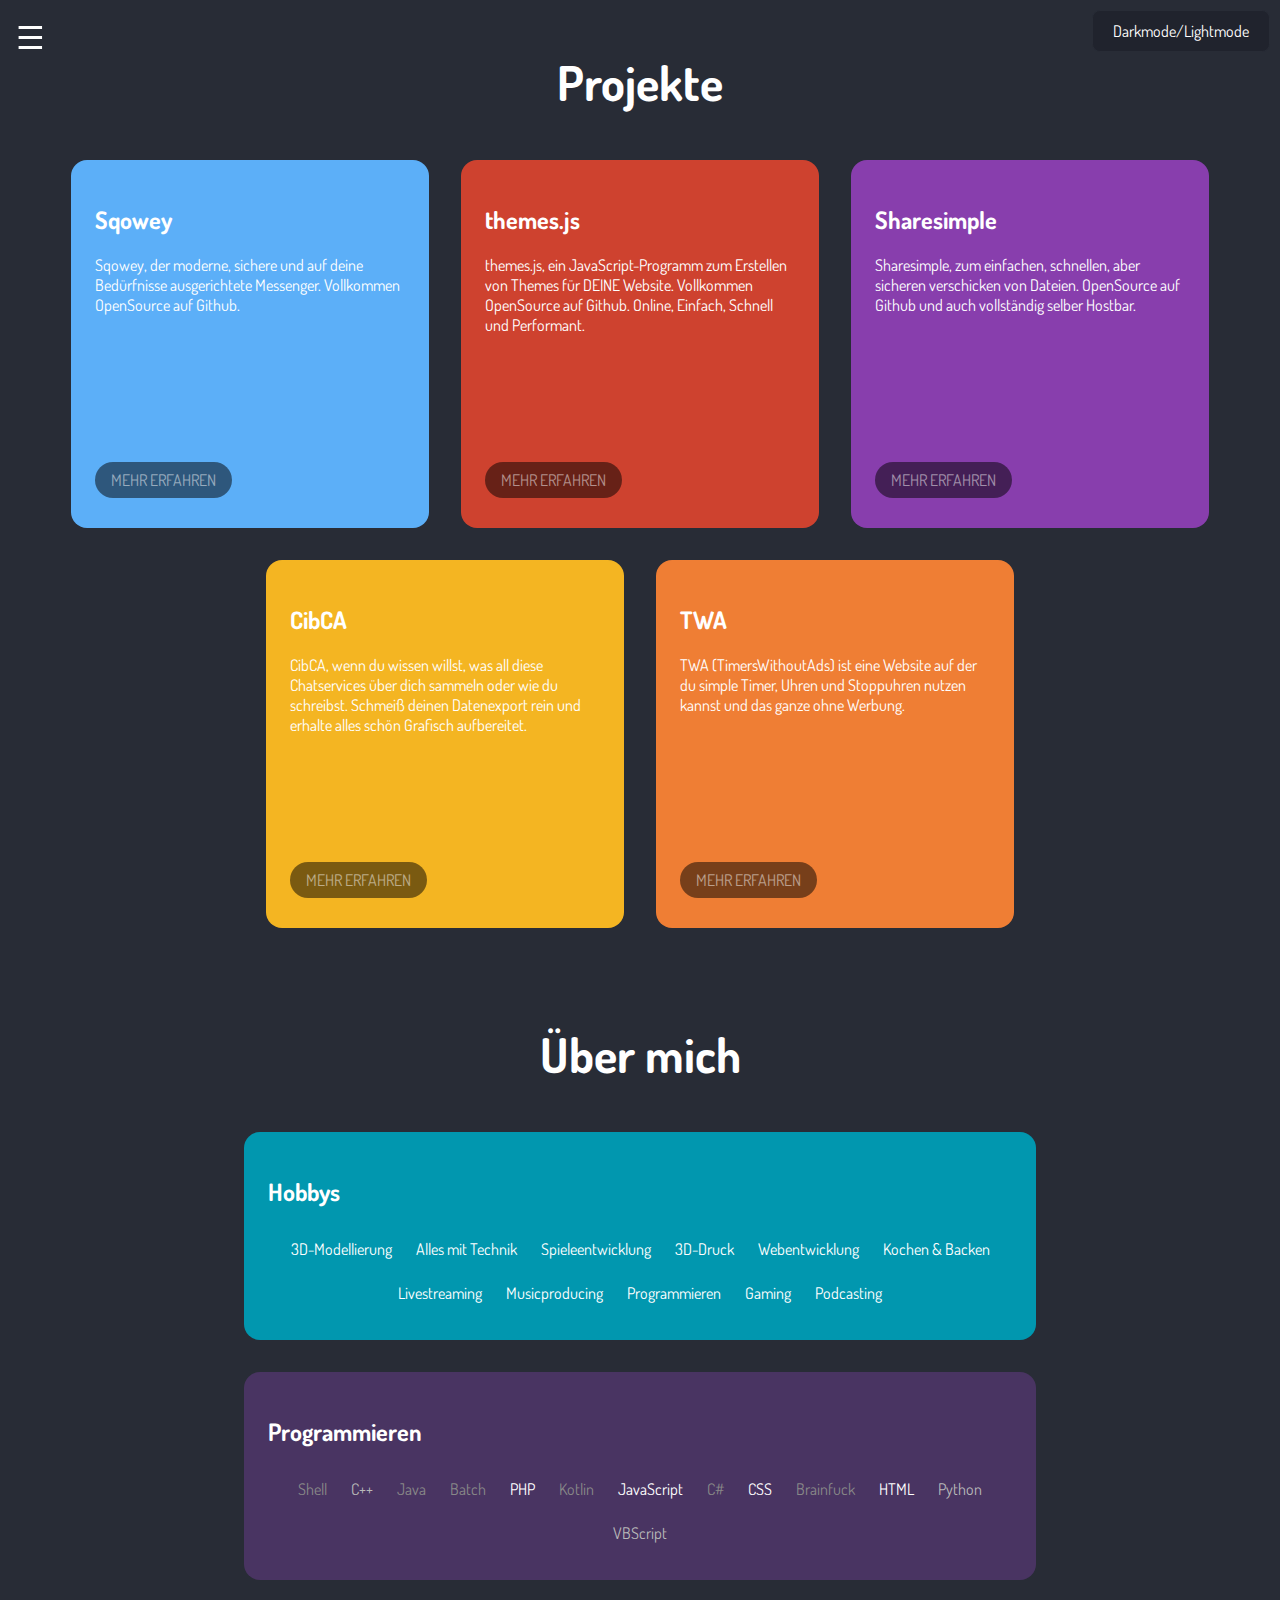
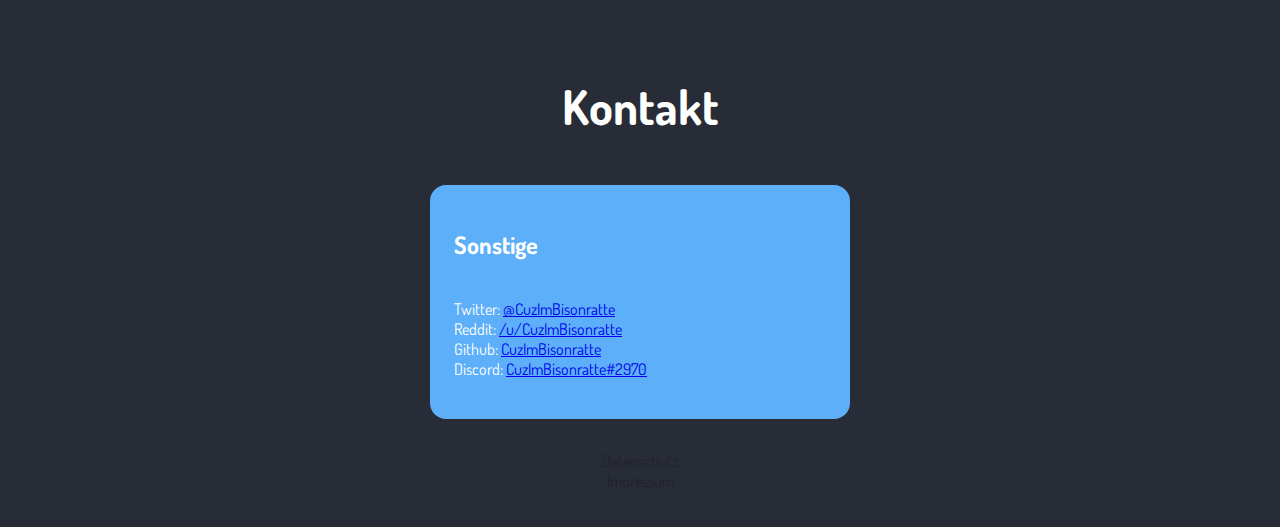
==== error/index.html @ 03861064 "added errorpage" ====
<!DOCTYPE html>
<html lang="de">

<head>
    <meta charset="utf-8">
    <meta http-equiv="X-UA-Compatible" content="IE=edge">
    <meta name="viewport" content="width=device-width, initial-scale=1.0">
    <title>CuzImBisonratte</title>
    <link rel="stylesheet" href="style.css">
</head>

<body>
    <!-- Start section -->
    <div id="start" class="main_sections"></div>

    <!-- Projects section -->
    <div id="projects" class="main_sections">
        <h1>Fehler</h1>
        <div id="error_cards">
            <div class="error_card" id="error_card_403">
                <h2>Fehler 403</h2>
                <p>
                    Dir fehlen die Rechte um das aufzurufen/zu tun, was du gerade versuchst.
                </p>
                <div>
                    <a href="../index.html" class="start_button">Zur Startseite</a>
                </div>
            </div>
            <div class="error_card" id="error_card_404">
                <h2>Fehler 404</h2>
                <p>
                    Die Seite, die du gerade versuchst zu aufrufen, existiert nicht. Versuche es zu einem Späteren Zeitpunkt nochmal oder gehe zurück zur Startseite.
                </p>
                <div>
                    <a href="../index.html" class="start_button">Zur Startseite</a>
                </div>
            </div>
            <div class="error_card" id="error_card_405">
                <h2>Fehler 405</h2>
                <p>
                    Zeitüberschreitung der Anfrage. Dein Client hat nicht schnell genug auf eine Anfrage des Servers geantwortet. Das könnte an einer zu langsamen Internetverbindung liegen. Bitte versuche es später nochmal.
                </p>
                <div>
                    <a href="../index.html" class="start_button">Zur Startseite</a>
                </div>
            </div>
            <div class="error_card" id="error_card_500">
                <h2>Fehler 500</h2>
                <p>
                    Kein spezieller Fehlertext. Dies ist ein interner Serverfehler. Bitte versuche es später nochmal.
                </p>
                <div>
                    <a href="../index.html" class="start_button">Zur Startseite</a>
                </div>
            </div>
            <div class="error_card" id="error_card_503">
                <h2>Fehler 503</h2>
                <p>
                    Der Server kann die Anfrage nicht bearbeiten (weil er überlastet ist oder wegen Wartungsarbeiten ausfällt).
                </p>
                <div>
                    <a href="../index.html" class="start_button">Zur Startseite</a>
                </div>
            </div>
            <div class="error_card" id="error_card_508">
                <h2>Fehler 508</h2>
                <p>
                    Der Server hat bei der Bearbeitung der Anfrage eine Endlosschleife festgestellt und hat sie unterbrochen.
                </p>
                <div>
                    <a href="../index.html" class="start_button">Zur Startseite</a>
                </div>
            </div>
        </div>
    </div>

    <!-- Footer -->
    <p id="footer">
        <a href="./privacy/">Datenschutz</a><br>
        <a href="./imprint/">Impressum</a><br>
    </p>


    <!-- All scripts -->
    <script src="script.js"></script>
</body>

</html>
---- error/style.css ----
/* import of "Dosis" (font to use) */

@import url('https://fonts.googleapis.com/css2?family=Dosis:wght@800&display=swap');

/* settings for the whole page */

:root {
    --body-background-color: #282c36;
    --nav-background-color: #20232d;
    --text-color: #ffffff;
    --title-color: #ffffff;
    --nav-text-color: #ffffff;
    --extra-color: #ffffff;
}

* {
    transition: 0.5s;
}

html {
    scroll-behavior: smooth;
    scroll-padding-top: 2.5rem;
}

body {
    font-family: Dosis;
    transition: 0.25s;
    background-color: var(--body-background-color);
    color: var(--text-color);
    margin: 0px;
}

h1 {
    font-size: 3rem;
    color: var(--title-color);
    text-align: center;
}


/* Theme switch */

#themeToggleButton {
    border: 1px solid var(--body-background-color);
    background: var(--nav-background-color);
    color: var(--text-color);
    border-radius: 0.5rem;
    font-family: Dosis;
    padding: 10px 20px;
    font-size: 1rem;
    cursor: pointer;
}

#themeButton {
    position: fixed;
    right: 10px;
    top: 10px;
}


/*
Projects Cards
*/

#error_cards {
    display: flex;
    flex-wrap: wrap;
    justify-content: center;
    margin-top: 1rem;
}

.error_card {
    padding: 1.5rem;
    width: 25%;
    min-width: 17.5rem;
    border-radius: 1rem;
    margin: 1rem;
    height: min-content;
    min-height: 20rem;
    position: relative;
    background-color: #cE422f;
    filter: blur(2px) grayscale(1);
}

.error_card_active {
    filter: blur(0) grayscale(0) !important;
    z-index: 1;
}

.error_card_active:hover {
    transition: 0.5s;
    transform: scale(1.05) rotate(1deg);
    box-shadow: 0px 0px 0.5rem var(--extra-color);
}

.start_button {
    position: absolute;
    bottom: 30px;
    color: rgba(255, 255, 255, 0.6);
    background: rgba(0, 0, 0, 0.5);
    text-decoration: none;
    border-radius: 100vmax;
    padding: 0.5rem 1rem;
    text-transform: uppercase;
}

.error_card_active .start_button:hover {
    background: rgba(0, 0, 0, calc(1/3));
    color: var(--extra-color);
    transform: scale(1.05) rotate(-1deg);
    cursor: pointer;
}


/* 
Footer
*/

#footer {
    text-align: center;
}

#footer a,
#footer a:visited {
    text-decoration: none;
    color: var(--nav-background-color);
}
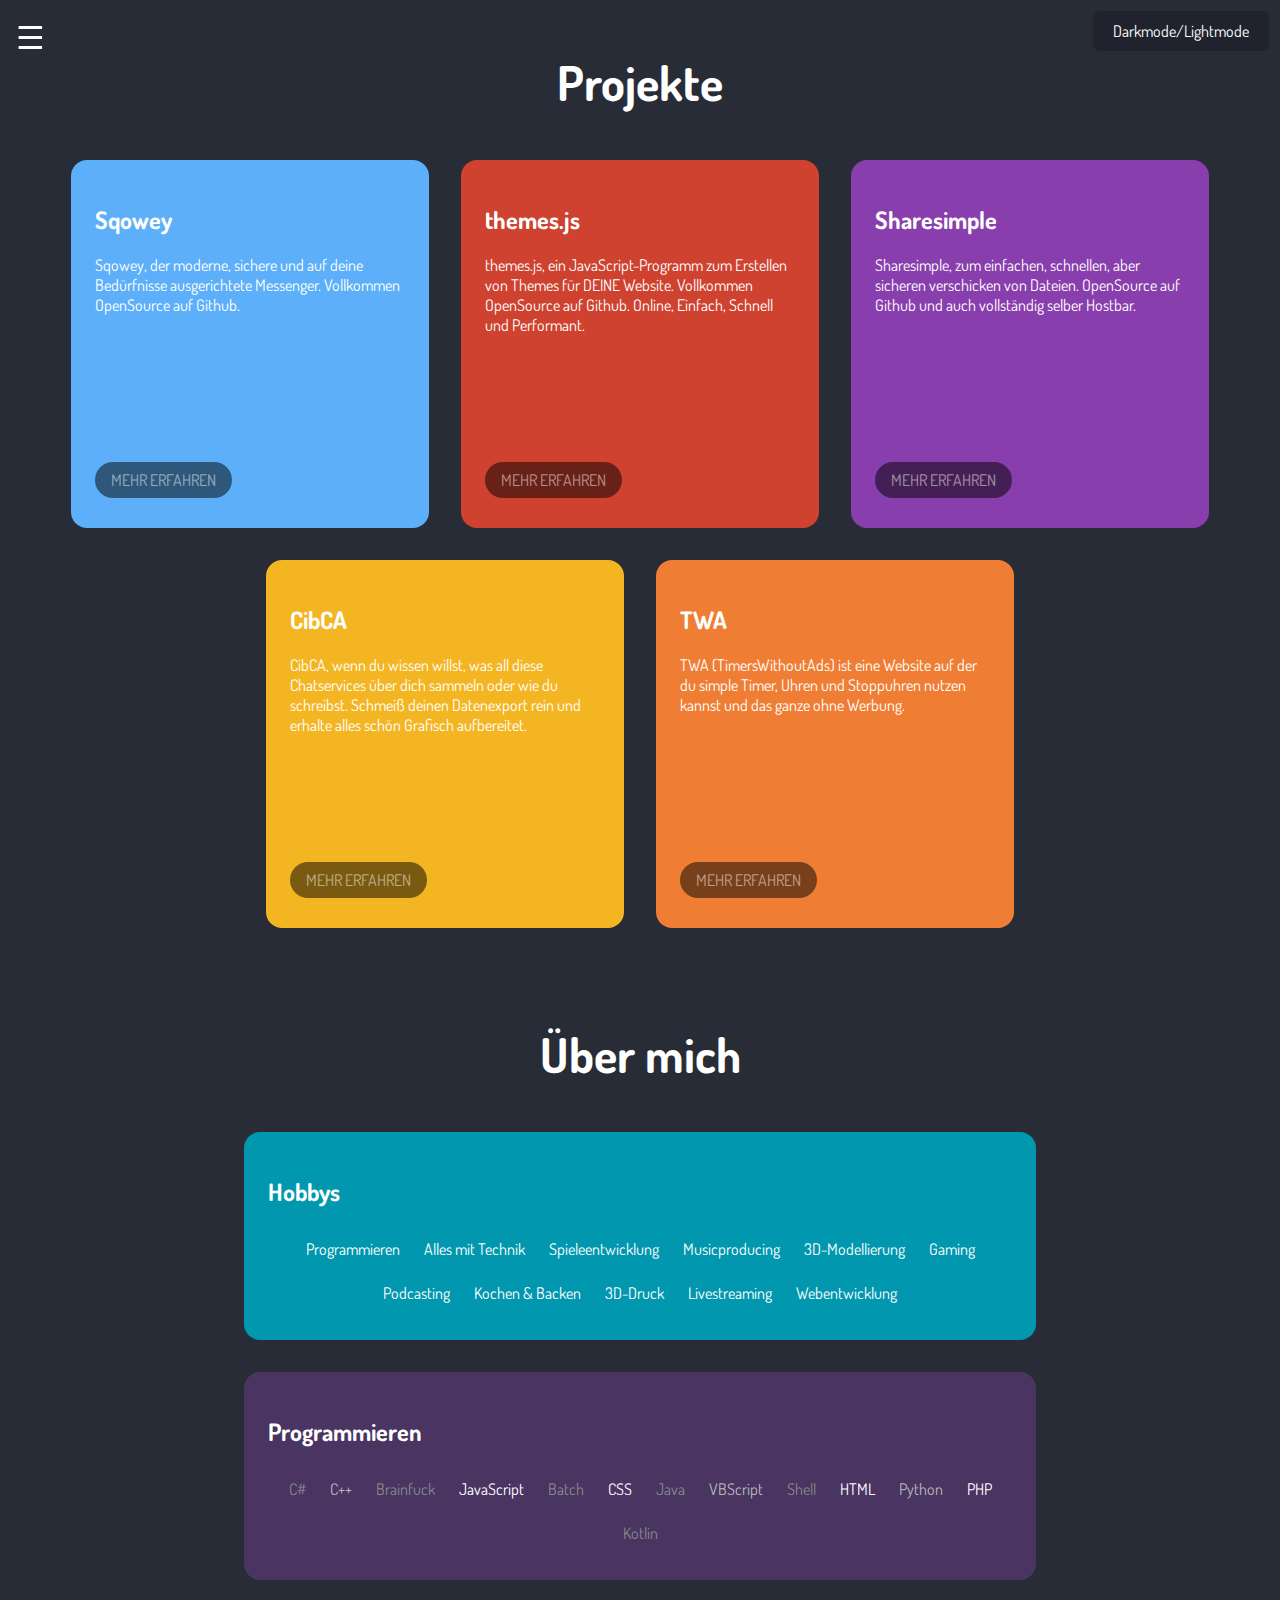
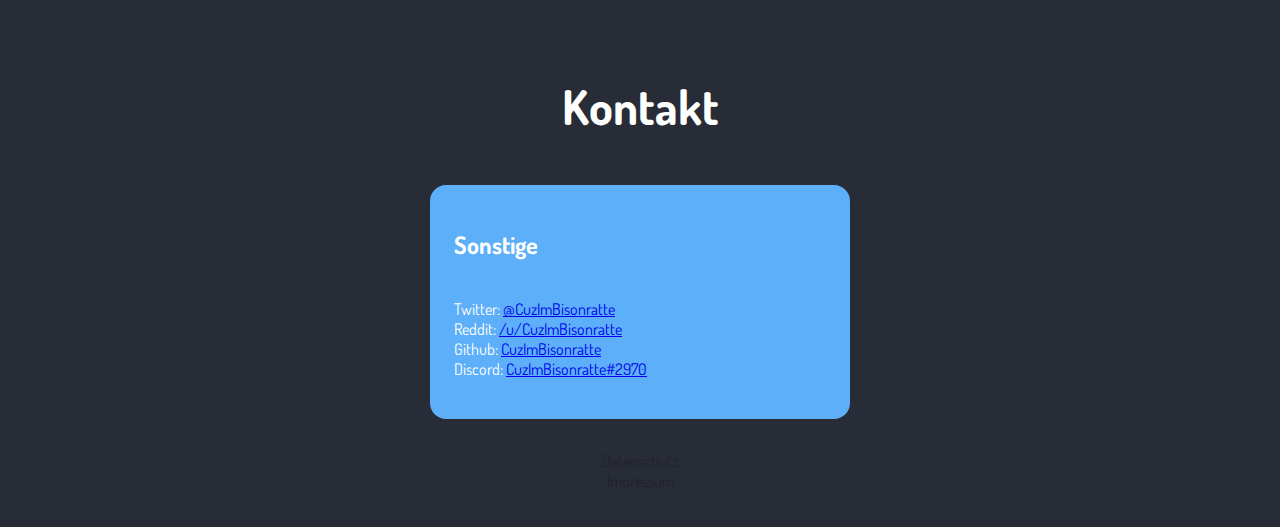
==== commit 4e2e17fe: "Merged Style and Script into HTML" ====
--- a/error/index.html
+++ b/error/index.html
@@ -6,7 +6,99 @@
     <meta http-equiv="X-UA-Compatible" content="IE=edge">
     <meta name="viewport" content="width=device-width, initial-scale=1.0">
     <title>CuzImBisonratte</title>
-    <link rel="stylesheet" href="style.css">
+    <style>
+        @import url('https://fonts.googleapis.com/css2?family=Dosis:wght@800&display=swap');
+         :root {
+            --body-background-color: #282c36;
+            --nav-background-color: #20232d;
+            --text-color: #ffffff;
+            --title-color: #ffffff;
+            --nav-text-color: #ffffff;
+            --extra-color: #ffffff;
+        }
+        
+        * {
+            transition: 0.5s;
+        }
+        
+        html {
+            scroll-behavior: smooth;
+            scroll-padding-top: 2.5rem;
+        }
+        
+        body {
+            font-family: Dosis;
+            transition: 0.25s;
+            background-color: var(--body-background-color);
+            color: var(--text-color);
+            margin: 0px;
+        }
+        
+        h1 {
+            font-size: 3rem;
+            color: var(--title-color);
+            text-align: center;
+        }
+        
+        #error_cards {
+            display: flex;
+            flex-wrap: wrap;
+            justify-content: center;
+            margin-top: 1rem;
+        }
+        
+        .error_card {
+            padding: 1.5rem;
+            width: 25%;
+            min-width: 17.5rem;
+            border-radius: 1rem;
+            margin: 1rem;
+            height: min-content;
+            min-height: 20rem;
+            position: relative;
+            background-color: #cE422f;
+            filter: blur(2px) grayscale(1);
+        }
+        
+        .error_card_active {
+            filter: blur(0) grayscale(0) !important;
+            z-index: 1;
+        }
+        
+        .error_card_active:hover {
+            transition: 0.5s;
+            transform: scale(1.05) rotate(1deg);
+            box-shadow: 0px 0px 0.5rem var(--extra-color);
+        }
+        
+        .start_button {
+            position: absolute;
+            bottom: 30px;
+            color: rgba(255, 255, 255, 0.6);
+            background: rgba(0, 0, 0, 0.5);
+            text-decoration: none;
+            border-radius: 100vmax;
+            padding: 0.5rem 1rem;
+            text-transform: uppercase;
+        }
+        
+        .error_card_active .start_button:hover {
+            background: rgba(0, 0, 0, calc(1/3));
+            color: var(--extra-color);
+            transform: scale(1.05) rotate(-1deg);
+            cursor: pointer;
+        }
+        
+        #footer {
+            text-align: center;
+        }
+        
+        #footer a,
+        #footer a:visited {
+            text-decoration: none;
+            color: var(--nav-background-color);
+        }
+    </style>
 </head>
 
 <body>
@@ -82,7 +174,39 @@
 
 
     <!-- All scripts -->
-    <script src="script.js"></script>
+    <script>
+        // Check if an error code is present in the URL
+        if (location.href.indexOf("?e=") > -1) {
+
+            // Get the error code
+            var error = location.href.match(/\?e=([0-9]+)/)[1];
+
+            // Check if an element with error_card_[code] exists
+            if (document.getElementById("error_card_" + error)) {
+
+                // Add the class error_card_active to the element with error_card_[code]
+                document.getElementById("error_card_" + error).classList.add("error_card_active");
+
+                // Smooth scroll to the element with error_card_[code]
+                document.getElementById("error_card_" + error).scrollIntoView({
+                    behavior: "auto",
+                    block: "end"
+                });
+
+            } else {
+
+                // Add the class error_card_active to the element with error_card_404
+                document.getElementById("error_card_404").classList.add("error_card_active");
+
+            }
+
+        } else {
+
+            // Redirect to the start page
+            window.location.href = "../index.html";
+
+        }
+    </script>
 </body>
 
 </html>